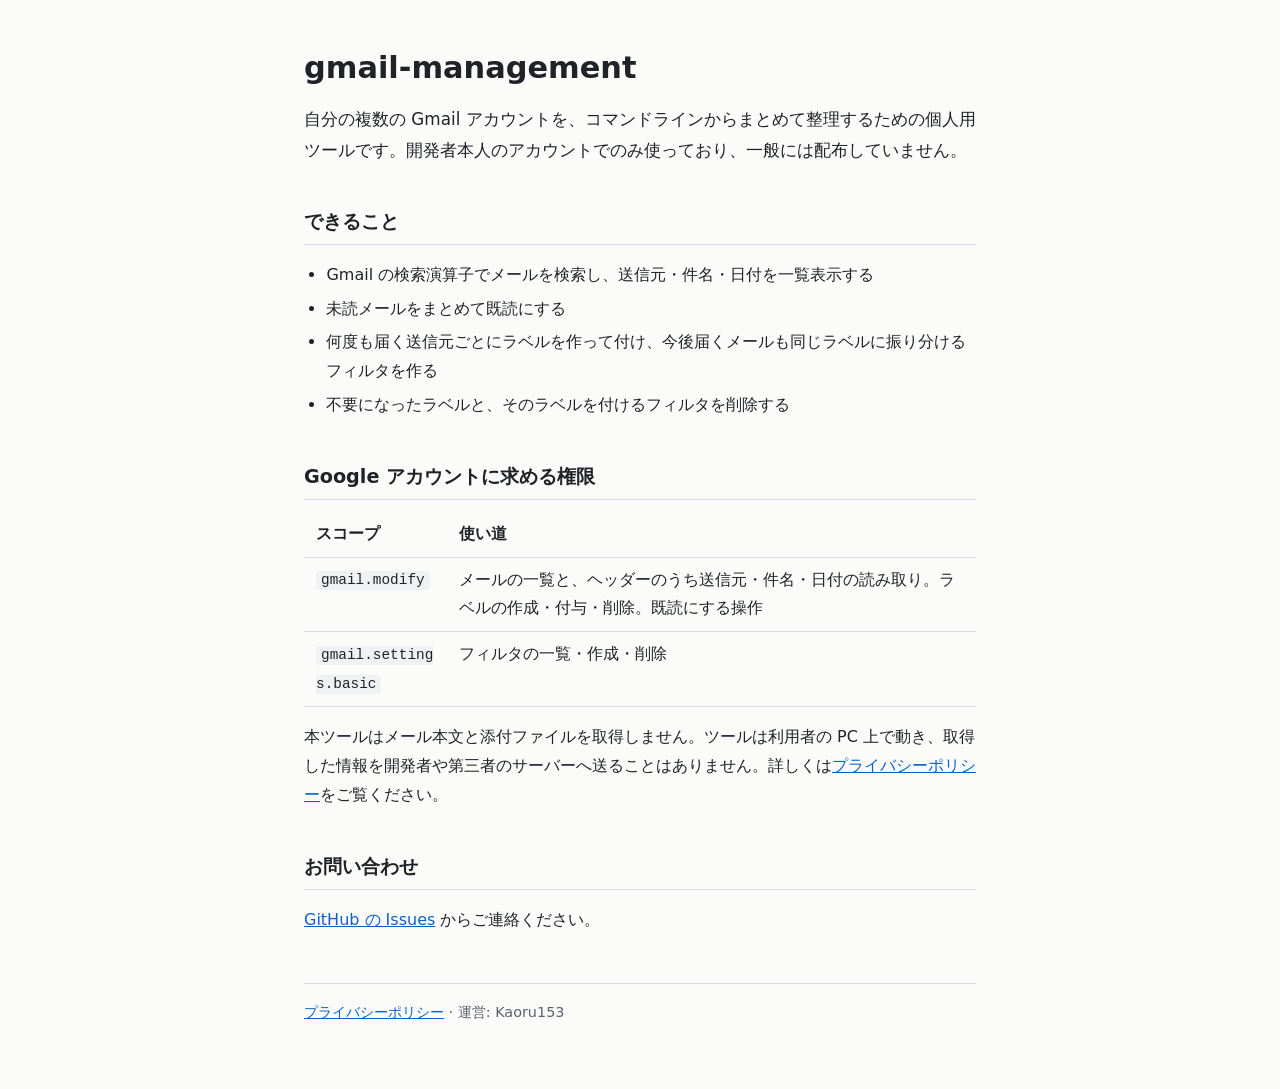
==== gmail-management/index.html @ 3132ecf2 "gmail-management のホームページとプライバシーポリシーを追加 Google の OAuth 同意画面を本番環境にするために必要なページ。  Co-Authored-By: Claude" ====
<!doctype html>
<html lang="ja">
<head>
  <meta charset="utf-8">
  <meta name="viewport" content="width=device-width, initial-scale=1">
  <title>gmail-management</title>
  <meta name="description" content="複数の Gmail アカウントをコマンドラインから整理する個人用ツール">
  <link rel="stylesheet" href="/style.css">
</head>
<body>
  <main>
    <h1>gmail-management</h1>
    <p class="lead">自分の複数の Gmail アカウントを、コマンドラインからまとめて整理するための個人用ツールです。開発者本人のアカウントでのみ使っており、一般には配布していません。</p>

    <h2>できること</h2>
    <ul>
      <li>Gmail の検索演算子でメールを検索し、送信元・件名・日付を一覧表示する</li>
      <li>未読メールをまとめて既読にする</li>
      <li>何度も届く送信元ごとにラベルを作って付け、今後届くメールも同じラベルに振り分けるフィルタを作る</li>
      <li>不要になったラベルと、そのラベルを付けるフィルタを削除する</li>
    </ul>

    <h2>Google アカウントに求める権限</h2>
    <div class="table-wrap">
      <table>
        <thead>
          <tr><th>スコープ</th><th>使い道</th></tr>
        </thead>
        <tbody>
          <tr>
            <td><code>gmail.modify</code></td>
            <td>メールの一覧と、ヘッダーのうち送信元・件名・日付の読み取り。ラベルの作成・付与・削除。既読にする操作</td>
          </tr>
          <tr>
            <td><code>gmail.settings.basic</code></td>
            <td>フィルタの一覧・作成・削除</td>
          </tr>
        </tbody>
      </table>
    </div>
    <p>本ツールはメール本文と添付ファイルを取得しません。ツールは利用者の PC 上で動き、取得した情報を開発者や第三者のサーバーへ送ることはありません。詳しくは<a href="privacy.html">プライバシーポリシー</a>をご覧ください。</p>

    <h2>お問い合わせ</h2>
    <p><a href="https://github.com/Kaoru153/Kaoru153.github.io/issues">GitHub の Issues</a> からご連絡ください。</p>

    <footer>
      <a href="privacy.html">プライバシーポリシー</a> · 運営: Kaoru153
    </footer>
  </main>
</body>
</html>
---- style.css ----
:root {
  --bg: #fbfbf9;
  --fg: #1f2328;
  --muted: #59636e;
  --line: #d8dee4;
  --link: #0b62c4;
  --code-bg: #eff1f3;
}

@media (prefers-color-scheme: dark) {
  :root {
    --bg: #15181c;
    --fg: #e6e8eb;
    --muted: #9aa4af;
    --line: #333a42;
    --link: #6cb0ff;
    --code-bg: #242a31;
  }
}

* { box-sizing: border-box; }

body {
  margin: 0;
  background: var(--bg);
  color: var(--fg);
  font-family: system-ui, -apple-system, "Hiragino Sans", "Noto Sans JP", "Yu Gothic UI", sans-serif;
  line-height: 1.8;
}

main {
  max-width: 44rem;
  margin: 0 auto;
  padding: 3rem 1rem 4rem;
}

h1 { font-size: 1.9rem; line-height: 1.3; margin: 0 0 0.5rem; }
h2 { font-size: 1.2rem; margin: 2.5rem 0 0.75rem; padding-bottom: 0.3rem; border-bottom: 1px solid var(--line); }

a { color: var(--link); }

code {
  font-family: ui-monospace, SFMono-Regular, Menlo, Consolas, monospace;
  font-size: 0.9em;
  background: var(--code-bg);
  padding: 0.1em 0.35em;
  border-radius: 4px;
  overflow-wrap: anywhere;
}

ul { padding-left: 1.4rem; }
li + li { margin-top: 0.3rem; }

.lead { font-size: 1.05rem; }
.muted { color: var(--muted); font-size: 0.9rem; }

.table-wrap { overflow-x: auto; }
table { border-collapse: collapse; width: 100%; }
th, td { text-align: left; vertical-align: top; padding: 0.5rem 0.75rem; border-bottom: 1px solid var(--line); }
th { font-weight: 600; }

blockquote {
  margin: 1rem 0;
  padding: 0.25rem 1rem;
  border-left: 3px solid var(--line);
  color: var(--muted);
}

footer {
  margin-top: 3rem;
  padding-top: 1rem;
  border-top: 1px solid var(--line);
  color: var(--muted);
  font-size: 0.9rem;
}
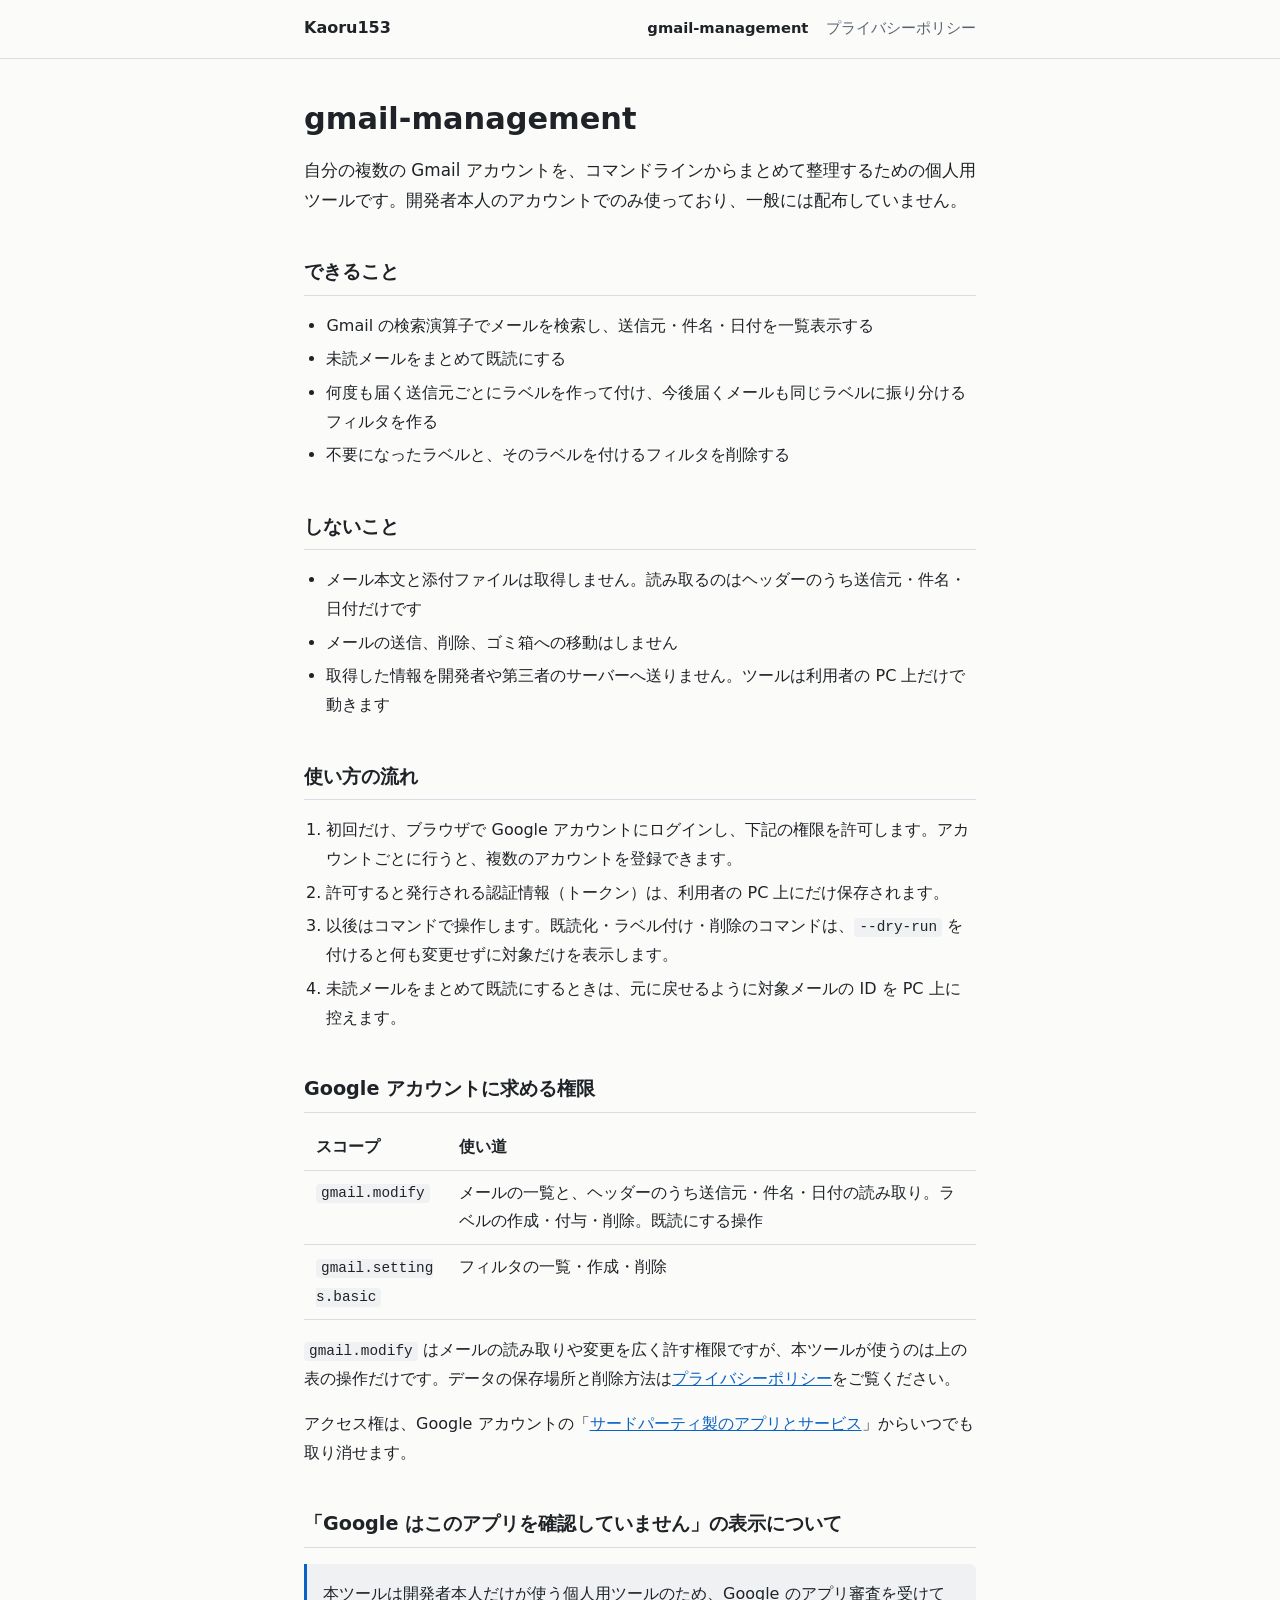
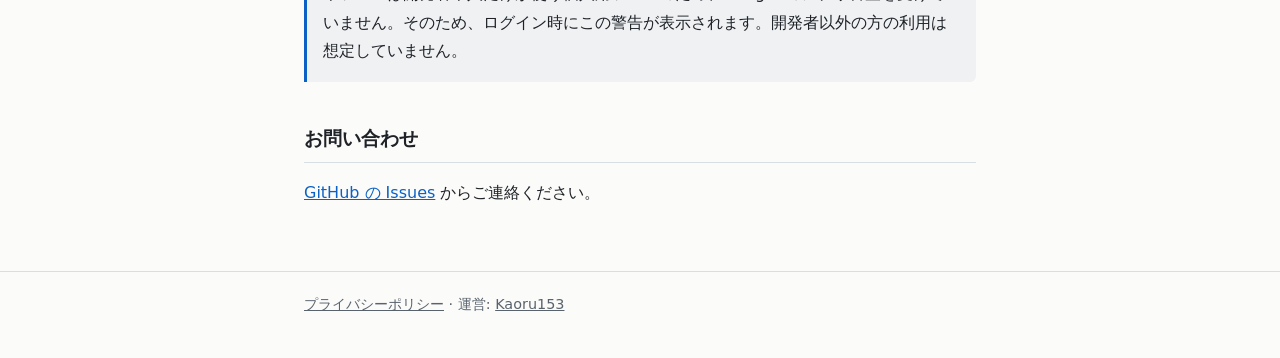
==== commit 60d10a23: "トップページをプロフィールとプロジェクト一覧にし、共通ヘッダー・404 ページを追加 - トップ: 自己紹介、GitHub・Kaggle へのリンク、プロジェクト 11 件の概要（リポジトリは非公開の" ====
--- a/gmail-management/index.html
+++ b/gmail-management/index.html
@@ -5,9 +5,20 @@
   <meta name="viewport" content="width=device-width, initial-scale=1">
   <title>gmail-management</title>
   <meta name="description" content="複数の Gmail アカウントをコマンドラインから整理する個人用ツール">
+  <link rel="icon" href="/favicon.svg" type="image/svg+xml">
   <link rel="stylesheet" href="/style.css">
 </head>
 <body>
+  <header class="site-header">
+    <div class="wrap">
+      <a class="site-name" href="/">Kaoru153</a>
+      <nav class="site-nav" aria-label="gmail-management">
+        <a href="/gmail-management/" aria-current="page">gmail-management</a>
+        <a href="/gmail-management/privacy.html">プライバシーポリシー</a>
+      </nav>
+    </div>
+  </header>
+
   <main>
     <h1>gmail-management</h1>
     <p class="lead">自分の複数の Gmail アカウントを、コマンドラインからまとめて整理するための個人用ツールです。開発者本人のアカウントでのみ使っており、一般には配布していません。</p>
@@ -19,6 +30,21 @@
       <li>何度も届く送信元ごとにラベルを作って付け、今後届くメールも同じラベルに振り分けるフィルタを作る</li>
       <li>不要になったラベルと、そのラベルを付けるフィルタを削除する</li>
     </ul>
+
+    <h2>しないこと</h2>
+    <ul>
+      <li>メール本文と添付ファイルは取得しません。読み取るのはヘッダーのうち送信元・件名・日付だけです</li>
+      <li>メールの送信、削除、ゴミ箱への移動はしません</li>
+      <li>取得した情報を開発者や第三者のサーバーへ送りません。ツールは利用者の PC 上だけで動きます</li>
+    </ul>
+
+    <h2>使い方の流れ</h2>
+    <ol>
+      <li>初回だけ、ブラウザで Google アカウントにログインし、下記の権限を許可します。アカウントごとに行うと、複数のアカウントを登録できます。</li>
+      <li>許可すると発行される認証情報（トークン）は、利用者の PC 上にだけ保存されます。</li>
+      <li>以後はコマンドで操作します。既読化・ラベル付け・削除のコマンドは、<code>--dry-run</code> を付けると何も変更せずに対象だけを表示します。</li>
+      <li>未読メールをまとめて既読にするときは、元に戻せるように対象メールの ID を PC 上に控えます。</li>
+    </ol>
 
     <h2>Google アカウントに求める権限</h2>
     <div class="table-wrap">
@@ -38,14 +64,22 @@
         </tbody>
       </table>
     </div>
-    <p>本ツールはメール本文と添付ファイルを取得しません。ツールは利用者の PC 上で動き、取得した情報を開発者や第三者のサーバーへ送ることはありません。詳しくは<a href="privacy.html">プライバシーポリシー</a>をご覧ください。</p>
+    <p><code>gmail.modify</code> はメールの読み取りや変更を広く許す権限ですが、本ツールが使うのは上の表の操作だけです。データの保存場所と削除方法は<a href="/gmail-management/privacy.html">プライバシーポリシー</a>をご覧ください。</p>
+    <p>アクセス権は、Google アカウントの「<a href="https://myaccount.google.com/connections">サードパーティ製のアプリとサービス</a>」からいつでも取り消せます。</p>
+
+    <h2>「Google はこのアプリを確認していません」の表示について</h2>
+    <div class="note">
+      <p>本ツールは開発者本人だけが使う個人用ツールのため、Google のアプリ審査を受けていません。そのため、ログイン時にこの警告が表示されます。開発者以外の方の利用は想定していません。</p>
+    </div>
 
     <h2>お問い合わせ</h2>
     <p><a href="https://github.com/Kaoru153/Kaoru153.github.io/issues">GitHub の Issues</a> からご連絡ください。</p>
+  </main>
 
-    <footer>
-      <a href="privacy.html">プライバシーポリシー</a> · 運営: Kaoru153
-    </footer>
-  </main>
+  <footer class="site-footer">
+    <div class="wrap">
+      <a href="/gmail-management/privacy.html">プライバシーポリシー</a> · 運営: <a href="https://github.com/Kaoru153">Kaoru153</a>
+    </div>
+  </footer>
 </body>
 </html>
--- a/style.css
+++ b/style.css
@@ -5,6 +5,7 @@
   --line: #d8dee4;
   --link: #0b62c4;
   --code-bg: #eff1f3;
+  --card-bg: #ffffff;
 }
 
 @media (prefers-color-scheme: dark) {
@@ -15,6 +16,7 @@
     --line: #333a42;
     --link: #6cb0ff;
     --code-bg: #242a31;
+    --card-bg: #1b1f24;
   }
 }
 
@@ -28,16 +30,45 @@
   line-height: 1.8;
 }
 
+.wrap,
 main {
   max-width: 44rem;
   margin: 0 auto;
-  padding: 3rem 1rem 4rem;
+  padding-left: 1rem;
+  padding-right: 1rem;
 }
+
+main { padding-top: 2.5rem; padding-bottom: 3rem; }
+
+/* サイト共通のヘッダー */
+.site-header { border-bottom: 1px solid var(--line); }
+.site-header .wrap {
+  display: flex;
+  flex-wrap: wrap;
+  align-items: baseline;
+  justify-content: space-between;
+  gap: 0.25rem 1.5rem;
+  padding-top: 0.9rem;
+  padding-bottom: 0.9rem;
+}
+.site-name { font-weight: 700; color: var(--fg); text-decoration: none; }
+.site-nav { display: flex; flex-wrap: wrap; gap: 0.25rem 1.1rem; font-size: 0.92rem; }
+.site-nav a { color: var(--muted); text-decoration: none; }
+.site-nav a:hover { color: var(--link); text-decoration: underline; }
+.site-nav a[aria-current="page"] { color: var(--fg); font-weight: 600; }
+
+/* サイト共通のフッター */
+.site-footer { border-top: 1px solid var(--line); color: var(--muted); font-size: 0.9rem; }
+.site-footer .wrap { padding-top: 1.25rem; padding-bottom: 2.5rem; }
+.site-footer a { color: inherit; }
 
 h1 { font-size: 1.9rem; line-height: 1.3; margin: 0 0 0.5rem; }
 h2 { font-size: 1.2rem; margin: 2.5rem 0 0.75rem; padding-bottom: 0.3rem; border-bottom: 1px solid var(--line); }
+h3 { font-size: 1rem; margin: 1.75rem 0 0.75rem; color: var(--muted); }
+h4 { font-size: 1.05rem; line-height: 1.5; margin: 0 0 0.25rem; }
 
 a { color: var(--link); }
+a:focus-visible { outline: 2px solid var(--link); outline-offset: 2px; border-radius: 2px; }
 
 code {
   font-family: ui-monospace, SFMono-Regular, Menlo, Consolas, monospace;
@@ -48,7 +79,7 @@
   overflow-wrap: anywhere;
 }
 
-ul { padding-left: 1.4rem; }
+ul, ol { padding-left: 1.4rem; }
 li + li { margin-top: 0.3rem; }
 
 .lead { font-size: 1.05rem; }
@@ -66,10 +97,54 @@
   color: var(--muted);
 }
 
-footer {
-  margin-top: 3rem;
-  padding-top: 1rem;
-  border-top: 1px solid var(--line);
+/* トップページのプロフィール */
+.profile-links {
+  display: flex;
+  flex-wrap: wrap;
+  gap: 0.5rem;
+  margin: 1rem 0 0;
+  padding: 0;
+  list-style: none;
+}
+.profile-links li + li { margin-top: 0; }
+.profile-links a {
+  display: inline-block;
+  padding: 0.15rem 0.9rem;
+  border: 1px solid var(--line);
+  border-radius: 999px;
+  background: var(--card-bg);
+  font-size: 0.92rem;
+  text-decoration: none;
+}
+.profile-links a:hover { border-color: var(--link); }
+
+/* トップページのプロジェクト一覧 */
+.cards { display: grid; gap: 1rem; }
+.card {
+  border: 1px solid var(--line);
+  border-radius: 8px;
+  padding: 1rem 1.25rem;
+  background: var(--card-bg);
+}
+.card p { margin: 0.25rem 0; }
+.links { display: flex; flex-wrap: wrap; gap: 0.25rem 1.1rem; font-size: 0.92rem; }
+.card .links { margin-top: 0.5rem; }
+.card .tags { display: flex; flex-wrap: wrap; gap: 0.35rem; margin: 0.25rem 0 0.5rem; }
+.tags span {
+  padding: 0 0.55rem;
+  border-radius: 999px;
+  background: var(--code-bg);
   color: var(--muted);
-  font-size: 0.9rem;
+  font-size: 0.78rem;
+  line-height: 1.7;
 }
+
+/* 補足の囲み */
+.note {
+  margin: 1rem 0;
+  padding: 0.75rem 1rem;
+  border-left: 3px solid var(--link);
+  border-radius: 0 6px 6px 0;
+  background: var(--code-bg);
+}
+.note p { margin: 0.25rem 0; }
